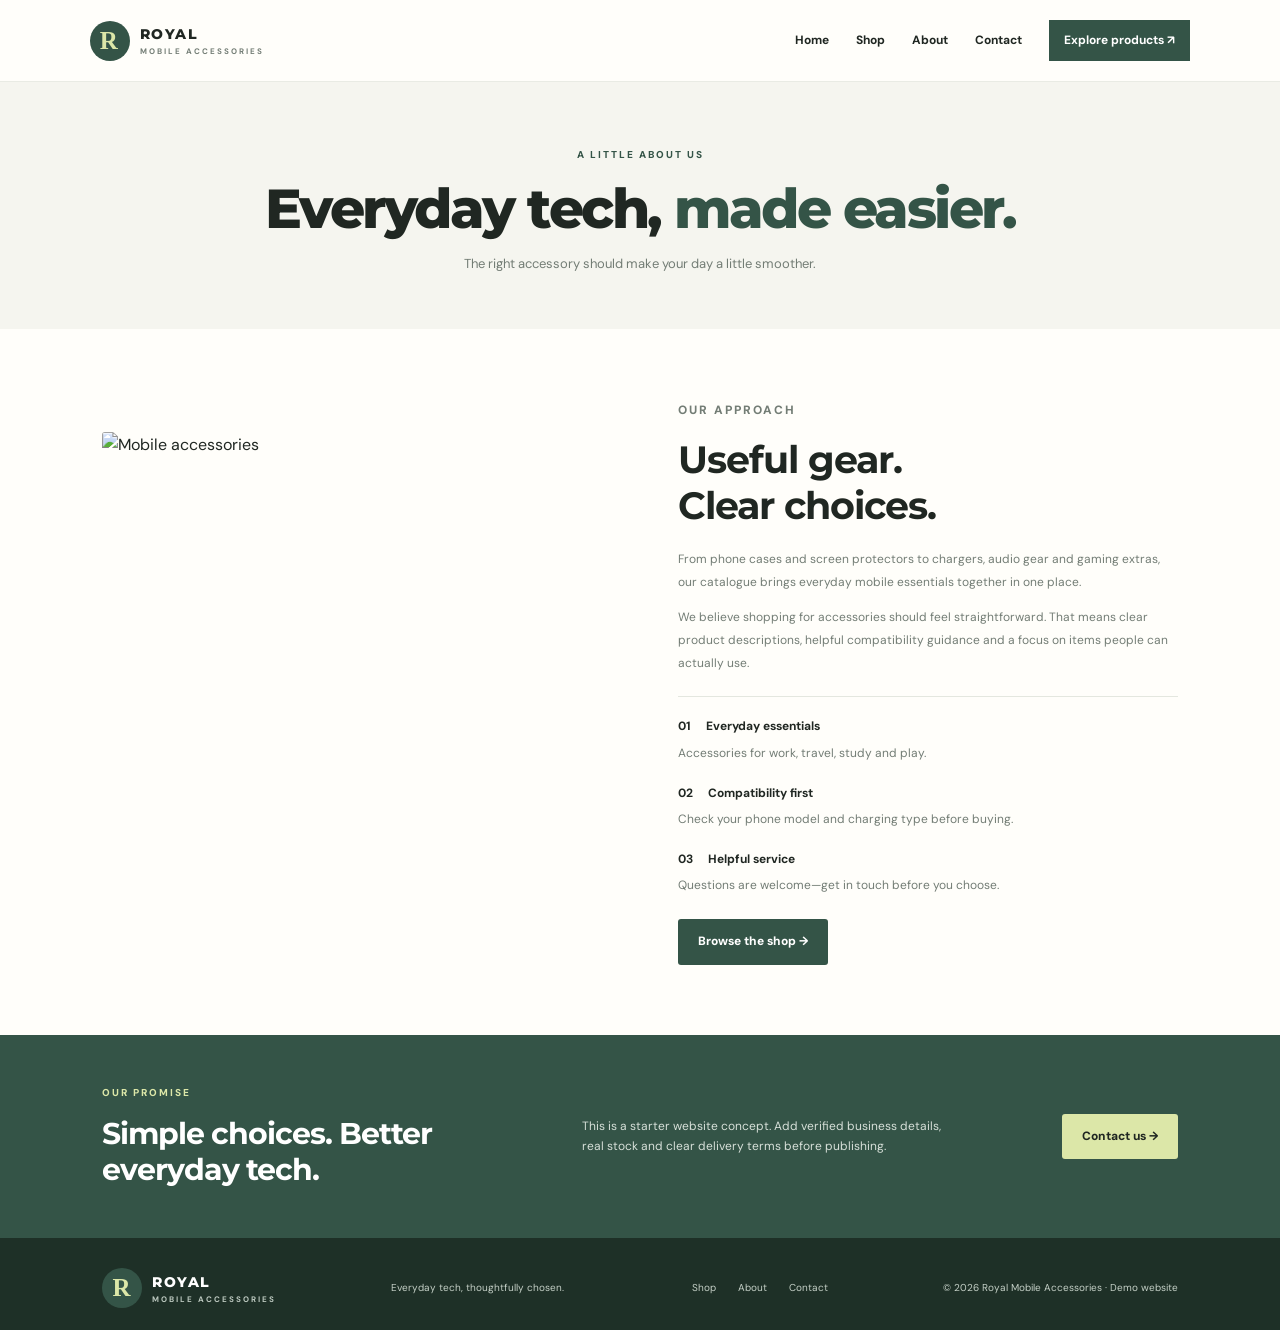
==== about.html @ cc87285d "Deploy via HTMLaunch" ====
<!doctype html><html lang="en"><head>
<!-- htmlaunch:enhanced:v2 -->
<link rel="icon" type="image/svg+xml" href="data:image/svg+xml;utf8,%3Csvg%20xmlns%3D%22http%3A%2F%2Fwww.w3.org%2F2000%2Fsvg%22%20width%3D%2264%22%20height%3D%2264%22%20viewBox%3D%220%200%2064%2064%22%3E%3Cdefs%3E%3ClinearGradient%20id%3D%22g%22%20x1%3D%220%22%20y1%3D%220%22%20x2%3D%221%22%20y2%3D%221%22%3E%3Cstop%20offset%3D%220%25%22%20stop-color%3D%22hsl(222%2C72%25%2C58%25)%22%2F%3E%3Cstop%20offset%3D%22100%25%22%20stop-color%3D%22hsl(252%2C72%25%2C44%25)%22%2F%3E%3C%2FlinearGradient%3E%3C%2Fdefs%3E%3Crect%20width%3D%2264%22%20height%3D%2264%22%20rx%3D%2214%22%20fill%3D%22url(%23g)%22%2F%3E%3Ctext%20x%3D%2232%22%20y%3D%2246%22%20text-anchor%3D%22middle%22%20font-family%3D%22ui-sans-serif%2Csystem-ui%2C-apple-system%2CSegoe%20UI%2Csans-serif%22%20font-size%3D%2238%22%20font-weight%3D%22800%22%20fill%3D%22%23ffffff%22%3EA%3C%2Ftext%3E%3C%2Fsvg%3E">
<meta name="theme-color" content="#147b50">
<meta name="description" content="About | Royal Mobile Accessories | deployed with HTMLaunch">
<link rel="canonical" href="https://muzzi-cloud.github.io/royal-mobile-accessories/">
<meta property="og:type" content="website">
<meta property="og:site_name" content="About | Royal Mobile Accessories">
<meta property="og:title" content="About | Royal Mobile Accessories">
<meta property="og:description" content="About | Royal Mobile Accessories | deployed with HTMLaunch">
<meta property="og:url" content="https://muzzi-cloud.github.io/royal-mobile-accessories/">
<meta property="og:locale" content="en_US">
<meta property="og:image" content="https://s.wordpress.com/mshots/v1/https%3A%2F%2Fmuzzi-cloud.github.io%2Froyal-mobile-accessories%2F?w=1200&h=630">
<meta property="og:image:alt" content="About | Royal Mobile Accessories">
<meta property="og:image:width" content="1200">
<meta property="og:image:height" content="630">
<meta name="twitter:card" content="summary_large_image">
<meta name="twitter:title" content="About | Royal Mobile Accessories">
<meta name="twitter:description" content="About | Royal Mobile Accessories | deployed with HTMLaunch">
<meta name="twitter:image" content="https://s.wordpress.com/mshots/v1/https%3A%2F%2Fmuzzi-cloud.github.io%2Froyal-mobile-accessories%2F?w=1200&h=630">
<meta name="twitter:image:alt" content="About | Royal Mobile Accessories">
<meta charset="UTF-8"><meta name="viewport" content="width=device-width, initial-scale=1"><link rel="preconnect" href="https://fonts.googleapis.com"><link href="https://fonts.googleapis.com/css2?family=DM+Sans:wght@400;500;600;700&family=Montserrat:wght@600;700;800&display=swap" rel="stylesheet"><link rel="stylesheet" href="style.css"><title>About | Royal Mobile Accessories</title></head><body><header class="header"><a class="brand" href="index.html"><span class="logo">R</span><span>ROYAL <small>MOBILE ACCESSORIES</small></span></a><button class="menu" aria-label="Toggle menu">☰</button><nav><a href="index.html">Home</a><a href="shop.html">Shop</a><a href="about.html">About</a><a href="contact.html">Contact</a><a class="navcta" href="shop.html">Explore products ↗</a></nav></header><main><section class="pagehero"><p class="eyebrow">A LITTLE ABOUT US</p><h1>Everyday tech, <em>made easier.</em></h1><p>The right accessory should make your day a little smoother.</p></section><section class="about wrap"><img src="https://images.unsplash.com/photo-1512499617640-c74ae3a79d37?auto=format&fit=crop&w=1000&q=85" alt="Mobile accessories"><div><p class="eyebrow">OUR APPROACH</p><h2>Useful gear.<br>Clear choices.</h2><p>From phone cases and screen protectors to chargers, audio gear and gaming extras, our catalogue brings everyday mobile essentials together in one place.</p><p>We believe shopping for accessories should feel straightforward. That means clear product descriptions, helpful compatibility guidance and a focus on items people can actually use.</p><div class="value"><b>01　 Everyday essentials</b><p>Accessories for work, travel, study and play.</p><b>02　 Compatibility first</b><p>Check your phone model and charging type before buying.</p><b>03　 Helpful service</b><p>Questions are welcome—get in touch before you choose.</p></div><a class="button" href="shop.html">Browse the shop →</a></div></section><section class="band"><div><p class="eyebrow">OUR PROMISE</p><h2>Simple choices. Better everyday tech.</h2></div><p>This is a starter website concept. Add verified business details, real stock and clear delivery terms before publishing.</p><a class="button light" href="contact.html">Contact us →</a></section></main><footer><a class="brand" href="index.html"><span class="logo">R</span><span>ROYAL <small>MOBILE ACCESSORIES</small></span></a><p>Everyday tech, thoughtfully chosen.</p><div><a href="shop.html">Shop</a>　<a href="about.html">About</a>　<a href="contact.html">Contact</a></div><small>© <span id="year"></span> Royal Mobile Accessories · Demo website</small></footer><script src="script.js"></script></body></html>
---- style.css ----
*{box-sizing:border-box} :root{--ink:#202722;--muted:#737d75;--cream:#f5f5ef;--green:#345447;--deep:#223a30;--lime:#dce7a8;--line:#e4e7df}body{margin:0;color:var(--ink);font-family:"DM Sans",Arial,sans-serif;line-height:1.65;background:#fffefa}a{color:inherit;text-decoration:none}img{width:100%;display:block;object-fit:cover}button,input,select,textarea{font:inherit}.header{height:82px;display:flex;align-items:center;justify-content:space-between;padding:0 7%;background:#fffefa;border-bottom:1px solid #e9ebe4;position:sticky;top:0;z-index:5}.brand{display:flex;align-items:center;gap:10px;font:800 14px Montserrat,sans-serif;letter-spacing:1.5px}.brand small{display:block;font:700 8px "DM Sans";letter-spacing:2px;color:var(--muted);margin-top:3px}.logo{display:grid;place-items:center;width:40px;height:40px;border-radius:50%;background:var(--green);color:var(--lime);font:800 25px Georgia}.header nav{display:flex;align-items:center;gap:27px;font-size:12px;font-weight:700}.header nav a:hover{color:var(--green)}.navcta{padding:11px 15px;background:var(--green);color:white!important}.menu{display:none}.hero{background:var(--cream);padding:65px 8%;display:grid;grid-template-columns:1fr 1fr;align-items:center;gap:7%;min-height:510px}.eyebrow{font-size:10px;letter-spacing:2px;font-weight:800;color:var(--green);margin:0 0 15px}.hero h1,.pagehero h1{font:800 clamp(42px,5vw,65px)/1.1 Montserrat,sans-serif;letter-spacing:-2.5px;margin:0 0 20px}.hero em,.pagehero em{font-style:normal;color:var(--green)}.lead{max-width:430px;color:var(--muted);font-size:14px;line-height:1.9;margin-bottom:27px}.button{display:inline-block;background:var(--green);color:white;padding:13px 20px;border:0;border-radius:3px;font-size:12px;font-weight:800;cursor:pointer}.button:hover{background:var(--deep)}.micro{font-size:11px;color:var(--muted);margin-top:27px}.hero-image{height:370px;background:url("https://images.unsplash.com/photo-1512499617640-c74ae3a79d37?auto=format&fit=crop&w=1200&q=85") center/cover;position:relative;border-radius:3px 70px 3px 3px}.float{position:absolute;bottom:20px;left:-25px;background:white;padding:17px 22px;box-shadow:0 8px 25px #0001;font-weight:700;font-size:12px}.wrap{padding:70px 8%}.section-head{display:flex;justify-content:space-between;align-items:end;margin-bottom:25px}.section-head h2,.band h2,.cta h2,.about h2,.contact h2{font:700 clamp(27px,3vw,38px)/1.2 Montserrat,sans-serif;letter-spacing:-1px;margin:0}.section-head>a{font-size:12px;color:var(--green);font-weight:700}.categories{display:grid;grid-template-columns:repeat(4,1fr);gap:17px}.categories a{background:var(--cream);padding-bottom:16px;transition:.2s}.categories a:hover{transform:translateY(-4px)}.categories img{height:165px;margin-bottom:13px}.categories b{font:700 12px Montserrat,sans-serif;padding:0 14px}.band{padding:50px 8%;background:var(--green);color:white;display:grid;grid-template-columns:1fr 1fr auto;gap:28px;align-items:center}.band .eyebrow{color:var(--lime)}.band h2{font-size:30px}.band>p{font-size:12px;color:#d7e0d9;max-width:370px}.light{background:var(--lime);color:var(--ink);white-space:nowrap}.products{display:grid;grid-template-columns:repeat(3,minmax(0,1fr));gap:16px}.product-card{border:1px solid var(--line);min-width:0;background:#fff;transition:.2s}.product-card:hover{transform:translateY(-3px);box-shadow:0 10px 25px #20372b10}.product-card img{height:180px;background:var(--cream)}.product-info{padding:15px}.tag{font-size:9px;letter-spacing:1.4px;color:#7d8d7e;font-weight:800}.product-info h3{font:700 13px/1.5 Montserrat,sans-serif;margin:6px 0}.product-info p{font-size:11px;color:var(--muted);margin:0 0 10px;min-height:35px}.product-info strong{font-size:11px;color:var(--green)}.cta{text-align:center;padding:58px 15px;background:var(--cream)}.cta h2{margin-bottom:12px}.cta>p:not(.eyebrow){font-size:12px;color:var(--muted);margin-bottom:22px}footer{padding:30px 8% 22px;background:#1e3027;color:white;display:flex;align-items:center;justify-content:space-between;gap:15px;flex-wrap:wrap}footer .brand{color:white}footer .brand small{color:#bdc9c0}footer p,footer>div,footer>small{font-size:10px;color:#c5d0c7}footer>div a{margin-left:12px}.pagehero{text-align:center;background:var(--cream);padding:65px 8% 55px}.pagehero h1{font-size:clamp(38px,4.5vw,55px);margin-bottom:14px}.pagehero>p:last-child{max-width:550px;margin:0 auto;color:var(--muted);font-size:13px}.shop{display:grid;grid-template-columns:190px minmax(0,1fr);gap:35px;align-items:start}.shop aside{position:sticky;top:105px}.shop aside h3{font:700 18px Montserrat;margin:0 0 12px}.filter{display:block;width:100%;text-align:left;padding:11px;border:0;border-bottom:1px solid var(--line);background:white;color:#606a62;font-size:11px;cursor:pointer}.filter.active,.filter:hover{background:#edf1e6;color:var(--green);font-weight:800}.note{margin-top:25px;background:var(--cream);padding:15px;font-size:11px}.note p{color:var(--muted)}.note a{color:var(--green);font-weight:800}.toolbar{display:flex;align-items:center;gap:9px;flex-wrap:wrap;margin-bottom:20px}.toolbar>div{margin-right:auto}.toolbar h2{font:700 22px Montserrat;margin:0}.toolbar small{font-size:10px;color:var(--muted)}.toolbar input,.toolbar select{width:150px;min-width:0;padding:10px;border:1px solid var(--line);background:white;font-size:11px}.shop .products{grid-template-columns:repeat(3,minmax(0,1fr));gap:13px}.shop .product-card img{height:140px}.shop .product-info{padding:12px}.shop .product-info h3{font-size:11px}.shop .product-info p{font-size:10px}.disclaimer{font-size:10px;color:var(--muted);margin-top:20px}.about{display:grid;grid-template-columns:1fr 1fr;gap:7%;align-items:center}.about>img{height:500px;border-radius:3px 60px 3px 3px}.about h2{margin-bottom:20px}.about p{font-size:12px;color:var(--muted);line-height:1.9}.value{border-top:1px solid var(--line);margin:22px 0;padding-top:15px}.value b{font-size:12px}.value p{margin:3px 0 14px}.contact{display:grid;grid-template-columns:.9fr 1.1fr;gap:8%;align-items:start}.contact h2{margin-bottom:15px}.contact>div>p:not(.eyebrow){font-size:12px;color:var(--muted)}.detail{padding:14px 0;border-bottom:1px solid var(--line);font-size:12px}.detail p{font-size:11px;color:var(--muted);margin:3px 0}.contact form{border:1px solid var(--line);padding:26px}.contact form h3{font:700 20px Montserrat;margin:0}.muted{font-size:11px;color:var(--muted)}label{display:block;font-size:11px;font-weight:700;margin-top:13px}label input,label select,label textarea{display:block;width:100%;padding:11px;margin-top:5px;border:1px solid var(--line);background:#fffefa;font-size:12px}#empty{padding:20px;background:var(--cream);font-size:12px} [hidden]{display:none!important}
@media(max-width:900px){.header{padding:0 4%}.header nav{gap:15px}.hero,.wrap{padding-left:6%;padding-right:6%}.categories img{height:140px}.band{padding-left:6%;padding-right:6%;grid-template-columns:1fr 1fr}.band .button{grid-column:2;justify-self:start}.shop .products{grid-template-columns:repeat(2,minmax(0,1fr))}}
@media(max-width:650px){.header{height:70px;padding:0 5%}.menu{display:block;border:0;background:none;font-size:24px;color:var(--green)}.header nav{display:none;position:absolute;top:69px;left:0;right:0;background:#fffefa;padding:15px 5% 22px;box-shadow:0 10px 20px #0001;flex-direction:column;align-items:stretch;gap:0}.header nav.open{display:flex}.header nav a{padding:12px 5px}.header nav .navcta{text-align:center;margin-top:6px}.hero{grid-template-columns:1fr;padding:45px 6%;gap:32px}.hero h1{font-size:44px}.hero-image{height:300px;width:95%;margin:auto}.float{left:-12px}.wrap{padding:48px 6%}.section-head{gap:12px;align-items:start}.section-head h2{font-size:27px}.section-head>a{white-space:nowrap;margin-top:8px}.categories{grid-template-columns:repeat(2,1fr);gap:12px}.categories img{height:140px}.band{grid-template-columns:1fr;padding:42px 6%;gap:12px}.band .button{grid-column:auto;justify-self:start}.products{grid-template-columns:repeat(2,minmax(0,1fr));gap:11px}.product-card img{height:145px}.product-info{padding:11px}.product-info h3{font-size:11px}.product-info p{font-size:10px}.pagehero{padding:48px 6%}.pagehero h1{font-size:38px;letter-spacing:-1.5px}.shop{grid-template-columns:1fr;gap:24px}.shop aside{position:static}.shop aside h3{margin-bottom:8px}.filter{display:inline-block;width:auto;border:1px solid var(--line);padding:8px;margin:3px;border-radius:2px}.note{display:none}.toolbar{align-items:flex-start}.toolbar input{flex:1;width:45%}.toolbar select{width:115px}.shop .products{grid-template-columns:repeat(2,minmax(0,1fr));gap:10px}.shop .product-card img{height:130px}.about,.contact{grid-template-columns:1fr;gap:30px}.about>img{height:300px}.contact form{padding:20px}footer{padding:28px 6%;align-items:flex-start;flex-direction:column;gap:12px}footer>div a{margin:0 12px 0 0}}
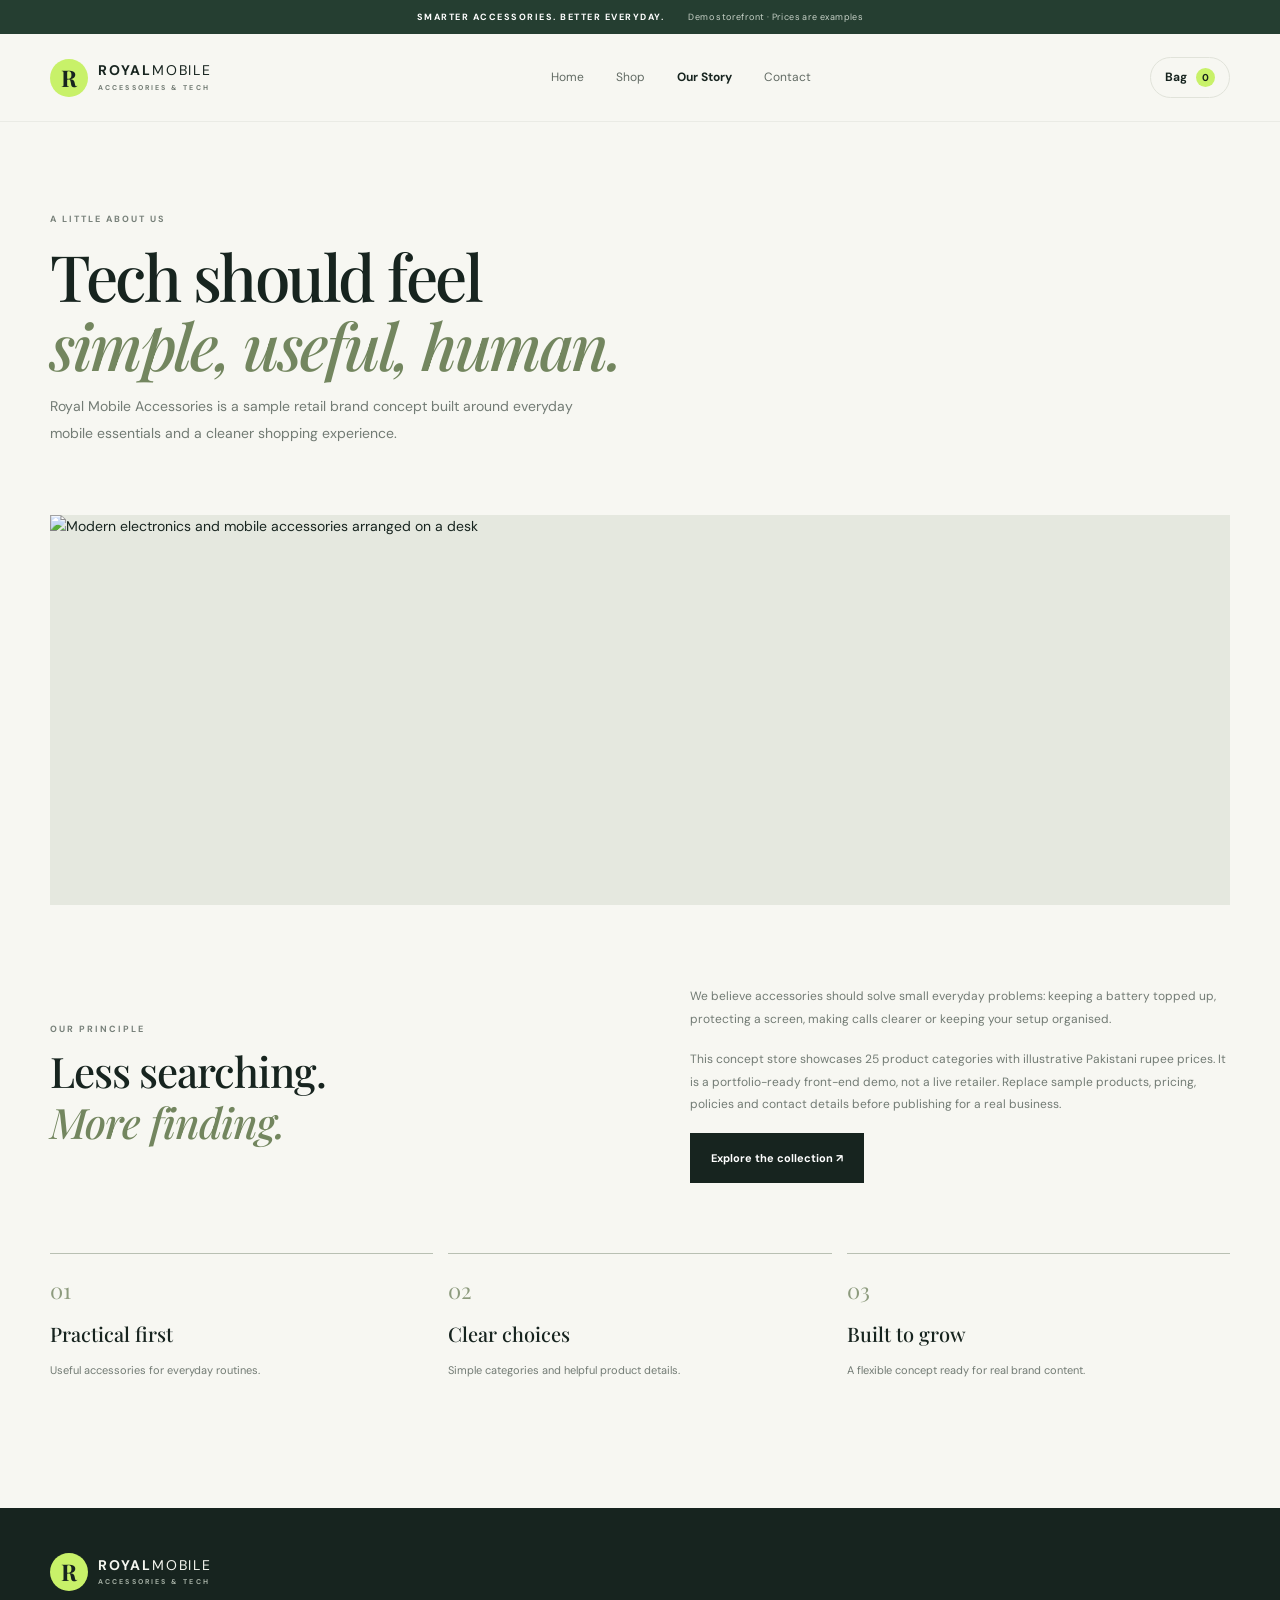
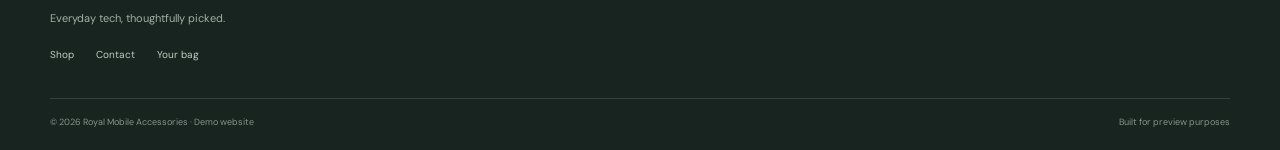
==== commit 8745d578: "Deploy via HTMLaunch" ====
--- a/about.html
+++ b/about.html
@@ -1,22 +1,22 @@
-<!doctype html><html lang="en"><head>
+<!DOCTYPE html><html lang="en"><head>
 <!-- htmlaunch:enhanced:v2 -->
-<link rel="icon" type="image/svg+xml" href="data:image/svg+xml;utf8,%3Csvg%20xmlns%3D%22http%3A%2F%2Fwww.w3.org%2F2000%2Fsvg%22%20width%3D%2264%22%20height%3D%2264%22%20viewBox%3D%220%200%2064%2064%22%3E%3Cdefs%3E%3ClinearGradient%20id%3D%22g%22%20x1%3D%220%22%20y1%3D%220%22%20x2%3D%221%22%20y2%3D%221%22%3E%3Cstop%20offset%3D%220%25%22%20stop-color%3D%22hsl(222%2C72%25%2C58%25)%22%2F%3E%3Cstop%20offset%3D%22100%25%22%20stop-color%3D%22hsl(252%2C72%25%2C44%25)%22%2F%3E%3C%2FlinearGradient%3E%3C%2Fdefs%3E%3Crect%20width%3D%2264%22%20height%3D%2264%22%20rx%3D%2214%22%20fill%3D%22url(%23g)%22%2F%3E%3Ctext%20x%3D%2232%22%20y%3D%2246%22%20text-anchor%3D%22middle%22%20font-family%3D%22ui-sans-serif%2Csystem-ui%2C-apple-system%2CSegoe%20UI%2Csans-serif%22%20font-size%3D%2238%22%20font-weight%3D%22800%22%20fill%3D%22%23ffffff%22%3EA%3C%2Ftext%3E%3C%2Fsvg%3E">
+<link rel="icon" type="image/svg+xml" href="data:image/svg+xml;utf8,%3Csvg%20xmlns%3D%22http%3A%2F%2Fwww.w3.org%2F2000%2Fsvg%22%20width%3D%2264%22%20height%3D%2264%22%20viewBox%3D%220%200%2064%2064%22%3E%3Cdefs%3E%3ClinearGradient%20id%3D%22g%22%20x1%3D%220%22%20y1%3D%220%22%20x2%3D%221%22%20y2%3D%221%22%3E%3Cstop%20offset%3D%220%25%22%20stop-color%3D%22hsl(270%2C72%25%2C58%25)%22%2F%3E%3Cstop%20offset%3D%22100%25%22%20stop-color%3D%22hsl(300%2C72%25%2C44%25)%22%2F%3E%3C%2FlinearGradient%3E%3C%2Fdefs%3E%3Crect%20width%3D%2264%22%20height%3D%2264%22%20rx%3D%2214%22%20fill%3D%22url(%23g)%22%2F%3E%3Ctext%20x%3D%2232%22%20y%3D%2246%22%20text-anchor%3D%22middle%22%20font-family%3D%22ui-sans-serif%2Csystem-ui%2C-apple-system%2CSegoe%20UI%2Csans-serif%22%20font-size%3D%2238%22%20font-weight%3D%22800%22%20fill%3D%22%23ffffff%22%3ES%3C%2Ftext%3E%3C%2Fsvg%3E">
 <meta name="theme-color" content="#147b50">
-<meta name="description" content="About | Royal Mobile Accessories | deployed with HTMLaunch">
+<meta name="description" content="Our Story | Royal Mobile Accessories | deployed with HTMLaunch">
 <link rel="canonical" href="https://muzzi-cloud.github.io/royal-mobile-accessories/">
 <meta property="og:type" content="website">
-<meta property="og:site_name" content="About | Royal Mobile Accessories">
-<meta property="og:title" content="About | Royal Mobile Accessories">
-<meta property="og:description" content="About | Royal Mobile Accessories | deployed with HTMLaunch">
+<meta property="og:site_name" content="Our Story | Royal Mobile Accessories">
+<meta property="og:title" content="Our Story | Royal Mobile Accessories">
+<meta property="og:description" content="Our Story | Royal Mobile Accessories | deployed with HTMLaunch">
 <meta property="og:url" content="https://muzzi-cloud.github.io/royal-mobile-accessories/">
 <meta property="og:locale" content="en_US">
 <meta property="og:image" content="https://s.wordpress.com/mshots/v1/https%3A%2F%2Fmuzzi-cloud.github.io%2Froyal-mobile-accessories%2F?w=1200&h=630">
-<meta property="og:image:alt" content="About | Royal Mobile Accessories">
+<meta property="og:image:alt" content="Our Story | Royal Mobile Accessories">
 <meta property="og:image:width" content="1200">
 <meta property="og:image:height" content="630">
 <meta name="twitter:card" content="summary_large_image">
-<meta name="twitter:title" content="About | Royal Mobile Accessories">
-<meta name="twitter:description" content="About | Royal Mobile Accessories | deployed with HTMLaunch">
+<meta name="twitter:title" content="Our Story | Royal Mobile Accessories">
+<meta name="twitter:description" content="Our Story | Royal Mobile Accessories | deployed with HTMLaunch">
 <meta name="twitter:image" content="https://s.wordpress.com/mshots/v1/https%3A%2F%2Fmuzzi-cloud.github.io%2Froyal-mobile-accessories%2F?w=1200&h=630">
-<meta name="twitter:image:alt" content="About | Royal Mobile Accessories">
-<meta charset="UTF-8"><meta name="viewport" content="width=device-width, initial-scale=1"><link rel="preconnect" href="https://fonts.googleapis.com"><link href="https://fonts.googleapis.com/css2?family=DM+Sans:wght@400;500;600;700&family=Montserrat:wght@600;700;800&display=swap" rel="stylesheet"><link rel="stylesheet" href="style.css"><title>About | Royal Mobile Accessories</title></head><body><header class="header"><a class="brand" href="index.html"><span class="logo">R</span><span>ROYAL <small>MOBILE ACCESSORIES</small></span></a><button class="menu" aria-label="Toggle menu">☰</button><nav><a href="index.html">Home</a><a href="shop.html">Shop</a><a href="about.html">About</a><a href="contact.html">Contact</a><a class="navcta" href="shop.html">Explore products ↗</a></nav></header><main><section class="pagehero"><p class="eyebrow">A LITTLE ABOUT US</p><h1>Everyday tech, <em>made easier.</em></h1><p>The right accessory should make your day a little smoother.</p></section><section class="about wrap"><img src="https://images.unsplash.com/photo-1512499617640-c74ae3a79d37?auto=format&fit=crop&w=1000&q=85" alt="Mobile accessories"><div><p class="eyebrow">OUR APPROACH</p><h2>Useful gear.<br>Clear choices.</h2><p>From phone cases and screen protectors to chargers, audio gear and gaming extras, our catalogue brings everyday mobile essentials together in one place.</p><p>We believe shopping for accessories should feel straightforward. That means clear product descriptions, helpful compatibility guidance and a focus on items people can actually use.</p><div class="value"><b>01　 Everyday essentials</b><p>Accessories for work, travel, study and play.</p><b>02　 Compatibility first</b><p>Check your phone model and charging type before buying.</p><b>03　 Helpful service</b><p>Questions are welcome—get in touch before you choose.</p></div><a class="button" href="shop.html">Browse the shop →</a></div></section><section class="band"><div><p class="eyebrow">OUR PROMISE</p><h2>Simple choices. Better everyday tech.</h2></div><p>This is a starter website concept. Add verified business details, real stock and clear delivery terms before publishing.</p><a class="button light" href="contact.html">Contact us →</a></section></main><footer><a class="brand" href="index.html"><span class="logo">R</span><span>ROYAL <small>MOBILE ACCESSORIES</small></span></a><p>Everyday tech, thoughtfully chosen.</p><div><a href="shop.html">Shop</a>　<a href="about.html">About</a>　<a href="contact.html">Contact</a></div><small>© <span id="year"></span> Royal Mobile Accessories · Demo website</small></footer><script src="script.js"></script></body></html>+<meta name="twitter:image:alt" content="Our Story | Royal Mobile Accessories">
+<meta charset="UTF-8"><meta name="viewport" content="width=device-width, initial-scale=1.0"><title>Our Story | Royal Mobile Accessories</title><link rel="stylesheet" href="style.css"></head><body><div class="announcement">SMARTER ACCESSORIES. BETTER EVERYDAY. <span>Demo storefront · Prices are examples</span></div><header class="site-header"><a class="brand" href="index.html"><span class="brand-mark">R</span><span>ROYAL<span class="brand-light">MOBILE</span><small>ACCESSORIES & TECH</small></span></a><button class="menu-toggle" aria-label="Open menu" onclick="document.querySelector('.nav').classList.toggle('open')">☰</button><nav class="nav"><a href="index.html">Home</a><a href="shop.html">Shop</a><a class="active" href="about.html">Our Story</a><a href="contact.html">Contact</a></nav><a class="cart-link" href="cart.html">Bag <span class="cart-count">0</span></a></header><main><section class="page-hero about-hero container"><span class="eyebrow">A LITTLE ABOUT US</span><h1>Tech should feel<br><em>simple, useful, human.</em></h1><p>Royal Mobile Accessories is a sample retail brand concept built around everyday mobile essentials and a cleaner shopping experience.</p></section><section class="about-image container"><img src="https://images.unsplash.com/photo-1512499617640-c74ae3a79d37?auto=format&fit=crop&w=1600&q=85" alt="Modern electronics and mobile accessories arranged on a desk"></section><section class="manifesto container about-manifesto"><div><span class="eyebrow">OUR PRINCIPLE</span><h2>Less searching.<br><em>More finding.</em></h2></div><div><p>We believe accessories should solve small everyday problems: keeping a battery topped up, protecting a screen, making calls clearer or keeping your setup organised.</p><p>This concept store showcases 25 product categories with illustrative Pakistani rupee prices. It is a portfolio-ready front-end demo, not a live retailer. Replace sample products, pricing, policies and contact details before publishing for a real business.</p><a class="btn btn-dark" href="shop.html">Explore the collection ↗</a></div></section><section class="values-grid container"><div><span>01</span><h3>Practical first</h3><p>Useful accessories for everyday routines.</p></div><div><span>02</span><h3>Clear choices</h3><p>Simple categories and helpful product details.</p></div><div><span>03</span><h3>Built to grow</h3><p>A flexible concept ready for real brand content.</p></div></section></main><footer class="footer"><a class="brand brand-footer" href="index.html"><span class="brand-mark">R</span><span>ROYAL<span class="brand-light">MOBILE</span><small>ACCESSORIES & TECH</small></span></a><p>Everyday tech, thoughtfully picked.</p><div class="footer-links"><a href="shop.html">Shop</a><a href="contact.html">Contact</a><a href="cart.html">Your bag</a></div><div class="footer-bottom"><span>© 2026 Royal Mobile Accessories · Demo website</span><span>Built for preview purposes</span></div></footer><script src="products.js"></script><script src="app.js"></script></body></html>
--- a/style.css
+++ b/style.css
@@ -1,3 +1,14 @@
-*{box-sizing:border-box} :root{--ink:#202722;--muted:#737d75;--cream:#f5f5ef;--green:#345447;--deep:#223a30;--lime:#dce7a8;--line:#e4e7df}body{margin:0;color:var(--ink);font-family:"DM Sans",Arial,sans-serif;line-height:1.65;background:#fffefa}a{color:inherit;text-decoration:none}img{width:100%;display:block;object-fit:cover}button,input,select,textarea{font:inherit}.header{height:82px;display:flex;align-items:center;justify-content:space-between;padding:0 7%;background:#fffefa;border-bottom:1px solid #e9ebe4;position:sticky;top:0;z-index:5}.brand{display:flex;align-items:center;gap:10px;font:800 14px Montserrat,sans-serif;letter-spacing:1.5px}.brand small{display:block;font:700 8px "DM Sans";letter-spacing:2px;color:var(--muted);margin-top:3px}.logo{display:grid;place-items:center;width:40px;height:40px;border-radius:50%;background:var(--green);color:var(--lime);font:800 25px Georgia}.header nav{display:flex;align-items:center;gap:27px;font-size:12px;font-weight:700}.header nav a:hover{color:var(--green)}.navcta{padding:11px 15px;background:var(--green);color:white!important}.menu{display:none}.hero{background:var(--cream);padding:65px 8%;display:grid;grid-template-columns:1fr 1fr;align-items:center;gap:7%;min-height:510px}.eyebrow{font-size:10px;letter-spacing:2px;font-weight:800;color:var(--green);margin:0 0 15px}.hero h1,.pagehero h1{font:800 clamp(42px,5vw,65px)/1.1 Montserrat,sans-serif;letter-spacing:-2.5px;margin:0 0 20px}.hero em,.pagehero em{font-style:normal;color:var(--green)}.lead{max-width:430px;color:var(--muted);font-size:14px;line-height:1.9;margin-bottom:27px}.button{display:inline-block;background:var(--green);color:white;padding:13px 20px;border:0;border-radius:3px;font-size:12px;font-weight:800;cursor:pointer}.button:hover{background:var(--deep)}.micro{font-size:11px;color:var(--muted);margin-top:27px}.hero-image{height:370px;background:url("https://images.unsplash.com/photo-1512499617640-c74ae3a79d37?auto=format&fit=crop&w=1200&q=85") center/cover;position:relative;border-radius:3px 70px 3px 3px}.float{position:absolute;bottom:20px;left:-25px;background:white;padding:17px 22px;box-shadow:0 8px 25px #0001;font-weight:700;font-size:12px}.wrap{padding:70px 8%}.section-head{display:flex;justify-content:space-between;align-items:end;margin-bottom:25px}.section-head h2,.band h2,.cta h2,.about h2,.contact h2{font:700 clamp(27px,3vw,38px)/1.2 Montserrat,sans-serif;letter-spacing:-1px;margin:0}.section-head>a{font-size:12px;color:var(--green);font-weight:700}.categories{display:grid;grid-template-columns:repeat(4,1fr);gap:17px}.categories a{background:var(--cream);padding-bottom:16px;transition:.2s}.categories a:hover{transform:translateY(-4px)}.categories img{height:165px;margin-bottom:13px}.categories b{font:700 12px Montserrat,sans-serif;padding:0 14px}.band{padding:50px 8%;background:var(--green);color:white;display:grid;grid-template-columns:1fr 1fr auto;gap:28px;align-items:center}.band .eyebrow{color:var(--lime)}.band h2{font-size:30px}.band>p{font-size:12px;color:#d7e0d9;max-width:370px}.light{background:var(--lime);color:var(--ink);white-space:nowrap}.products{display:grid;grid-template-columns:repeat(3,minmax(0,1fr));gap:16px}.product-card{border:1px solid var(--line);min-width:0;background:#fff;transition:.2s}.product-card:hover{transform:translateY(-3px);box-shadow:0 10px 25px #20372b10}.product-card img{height:180px;background:var(--cream)}.product-info{padding:15px}.tag{font-size:9px;letter-spacing:1.4px;color:#7d8d7e;font-weight:800}.product-info h3{font:700 13px/1.5 Montserrat,sans-serif;margin:6px 0}.product-info p{font-size:11px;color:var(--muted);margin:0 0 10px;min-height:35px}.product-info strong{font-size:11px;color:var(--green)}.cta{text-align:center;padding:58px 15px;background:var(--cream)}.cta h2{margin-bottom:12px}.cta>p:not(.eyebrow){font-size:12px;color:var(--muted);margin-bottom:22px}footer{padding:30px 8% 22px;background:#1e3027;color:white;display:flex;align-items:center;justify-content:space-between;gap:15px;flex-wrap:wrap}footer .brand{color:white}footer .brand small{color:#bdc9c0}footer p,footer>div,footer>small{font-size:10px;color:#c5d0c7}footer>div a{margin-left:12px}.pagehero{text-align:center;background:var(--cream);padding:65px 8% 55px}.pagehero h1{font-size:clamp(38px,4.5vw,55px);margin-bottom:14px}.pagehero>p:last-child{max-width:550px;margin:0 auto;color:var(--muted);font-size:13px}.shop{display:grid;grid-template-columns:190px minmax(0,1fr);gap:35px;align-items:start}.shop aside{position:sticky;top:105px}.shop aside h3{font:700 18px Montserrat;margin:0 0 12px}.filter{display:block;width:100%;text-align:left;padding:11px;border:0;border-bottom:1px solid var(--line);background:white;color:#606a62;font-size:11px;cursor:pointer}.filter.active,.filter:hover{background:#edf1e6;color:var(--green);font-weight:800}.note{margin-top:25px;background:var(--cream);padding:15px;font-size:11px}.note p{color:var(--muted)}.note a{color:var(--green);font-weight:800}.toolbar{display:flex;align-items:center;gap:9px;flex-wrap:wrap;margin-bottom:20px}.toolbar>div{margin-right:auto}.toolbar h2{font:700 22px Montserrat;margin:0}.toolbar small{font-size:10px;color:var(--muted)}.toolbar input,.toolbar select{width:150px;min-width:0;padding:10px;border:1px solid var(--line);background:white;font-size:11px}.shop .products{grid-template-columns:repeat(3,minmax(0,1fr));gap:13px}.shop .product-card img{height:140px}.shop .product-info{padding:12px}.shop .product-info h3{font-size:11px}.shop .product-info p{font-size:10px}.disclaimer{font-size:10px;color:var(--muted);margin-top:20px}.about{display:grid;grid-template-columns:1fr 1fr;gap:7%;align-items:center}.about>img{height:500px;border-radius:3px 60px 3px 3px}.about h2{margin-bottom:20px}.about p{font-size:12px;color:var(--muted);line-height:1.9}.value{border-top:1px solid var(--line);margin:22px 0;padding-top:15px}.value b{font-size:12px}.value p{margin:3px 0 14px}.contact{display:grid;grid-template-columns:.9fr 1.1fr;gap:8%;align-items:start}.contact h2{margin-bottom:15px}.contact>div>p:not(.eyebrow){font-size:12px;color:var(--muted)}.detail{padding:14px 0;border-bottom:1px solid var(--line);font-size:12px}.detail p{font-size:11px;color:var(--muted);margin:3px 0}.contact form{border:1px solid var(--line);padding:26px}.contact form h3{font:700 20px Montserrat;margin:0}.muted{font-size:11px;color:var(--muted)}label{display:block;font-size:11px;font-weight:700;margin-top:13px}label input,label select,label textarea{display:block;width:100%;padding:11px;margin-top:5px;border:1px solid var(--line);background:#fffefa;font-size:12px}#empty{padding:20px;background:var(--cream);font-size:12px} [hidden]{display:none!important}
-@media(max-width:900px){.header{padding:0 4%}.header nav{gap:15px}.hero,.wrap{padding-left:6%;padding-right:6%}.categories img{height:140px}.band{padding-left:6%;padding-right:6%;grid-template-columns:1fr 1fr}.band .button{grid-column:2;justify-self:start}.shop .products{grid-template-columns:repeat(2,minmax(0,1fr))}}
-@media(max-width:650px){.header{height:70px;padding:0 5%}.menu{display:block;border:0;background:none;font-size:24px;color:var(--green)}.header nav{display:none;position:absolute;top:69px;left:0;right:0;background:#fffefa;padding:15px 5% 22px;box-shadow:0 10px 20px #0001;flex-direction:column;align-items:stretch;gap:0}.header nav.open{display:flex}.header nav a{padding:12px 5px}.header nav .navcta{text-align:center;margin-top:6px}.hero{grid-template-columns:1fr;padding:45px 6%;gap:32px}.hero h1{font-size:44px}.hero-image{height:300px;width:95%;margin:auto}.float{left:-12px}.wrap{padding:48px 6%}.section-head{gap:12px;align-items:start}.section-head h2{font-size:27px}.section-head>a{white-space:nowrap;margin-top:8px}.categories{grid-template-columns:repeat(2,1fr);gap:12px}.categories img{height:140px}.band{grid-template-columns:1fr;padding:42px 6%;gap:12px}.band .button{grid-column:auto;justify-self:start}.products{grid-template-columns:repeat(2,minmax(0,1fr));gap:11px}.product-card img{height:145px}.product-info{padding:11px}.product-info h3{font-size:11px}.product-info p{font-size:10px}.pagehero{padding:48px 6%}.pagehero h1{font-size:38px;letter-spacing:-1.5px}.shop{grid-template-columns:1fr;gap:24px}.shop aside{position:static}.shop aside h3{margin-bottom:8px}.filter{display:inline-block;width:auto;border:1px solid var(--line);padding:8px;margin:3px;border-radius:2px}.note{display:none}.toolbar{align-items:flex-start}.toolbar input{flex:1;width:45%}.toolbar select{width:115px}.shop .products{grid-template-columns:repeat(2,minmax(0,1fr));gap:10px}.shop .product-card img{height:130px}.about,.contact{grid-template-columns:1fr;gap:30px}.about>img{height:300px}.contact form{padding:20px}footer{padding:28px 6%;align-items:flex-start;flex-direction:column;gap:12px}footer>div a{margin:0 12px 0 0}}
+@import url('https://fonts.googleapis.com/css2?family=DM+Sans:wght@400;500;600;700&family=Playfair+Display:ital,wght@0,500;0,600;0,700;1,500;1,600&display=swap');
+:root{--ink:#17241f;--muted:#727b74;--paper:#f7f7f2;--cream:#efefe6;--green:#c8f169;--green-dark:#253e31;--line:#e1e3da;--white:#fff;--serif:'Playfair Display',Georgia,serif;--sans:'DM Sans',Arial,sans-serif;--shadow:0 18px 45px rgba(22,37,29,.08)}
+*{box-sizing:border-box}html{scroll-behavior:smooth}body{margin:0;background:var(--paper);color:var(--ink);font-family:var(--sans);font-size:14px;line-height:1.65}a{color:inherit;text-decoration:none}button,input,select,textarea{font:inherit}button,a,select{ -webkit-tap-highlight-color:transparent}button{cursor:pointer}.container{width:min(1180px,calc(100% - 56px));margin-inline:auto}.announcement{height:34px;background:var(--green-dark);color:#fff;display:flex;align-items:center;justify-content:center;gap:24px;font-size:9px;letter-spacing:1.5px;font-weight:700}.announcement span{color:#c8d2c8;font-weight:400;letter-spacing:.4px}.site-header{height:88px;padding:0 max(28px,calc((100% - 1180px)/2));display:flex;align-items:center;justify-content:space-between;gap:30px;background:var(--paper);border-bottom:1px solid rgba(23,36,31,.06);position:relative;z-index:5}.brand{display:flex;align-items:center;gap:10px;font-weight:700;font-size:14px;letter-spacing:1.8px;line-height:1.1;white-space:nowrap}.brand-mark{display:grid;place-items:center;width:38px;height:38px;border-radius:50%;background:var(--green);font-family:var(--serif);font-size:23px;letter-spacing:0}.brand-light{font-weight:400}.brand small{display:block;font-size:7px;letter-spacing:2.1px;color:var(--muted);margin-top:5px}.nav{display:flex;align-items:center;gap:32px}.nav a{font-size:12px;color:#626b64;transition:color .2s}.nav a:hover,.nav a.active{color:var(--ink);font-weight:700}.cart-link{font-size:12px;font-weight:700;border:1px solid var(--line);padding:10px 14px;border-radius:30px;white-space:nowrap}.cart-count{display:inline-grid;place-items:center;min-width:19px;height:19px;margin-left:6px;border-radius:50%;background:var(--green);font-size:10px}.menu-toggle{display:none;background:none;border:0;font-size:24px}
+.hero{min-height:550px;display:grid;grid-template-columns:1fr 1fr;align-items:center;overflow:hidden}.hero-copy{padding:70px 0 70px max(28px,calc((100vw - 1180px)/2));padding-right:35px}.eyebrow{font-size:9px;letter-spacing:2px;font-weight:700;color:#778079;display:block}.hero h1,.page-hero h1{font-family:var(--serif);font-weight:500;font-size:clamp(46px,5.5vw,76px);letter-spacing:-2.5px;line-height:1.08;margin:20px 0}.hero h1 em,.page-hero h1 em,.section-heading h2 em,.manifesto h2 em{color:#73865f;font-weight:500}.hero-copy>p,.page-hero>p{font-size:14px;color:var(--muted);max-width:400px;line-height:1.9}.hero-actions{display:flex;align-items:center;gap:25px;margin-top:30px}.btn{display:inline-flex;align-items:center;justify-content:center;gap:22px;border:1px solid transparent;padding:15px 20px;font-size:11px;font-weight:700;transition:transform .2s,background .2s;cursor:pointer}.btn:hover{transform:translateY(-2px)}.btn-dark{background:var(--ink);color:white}.btn-dark:hover{background:#30473a}.btn-dark span{font-size:17px}.btn-outline{border-color:#cdd2c7;background:transparent}.text-link{font-size:11px;font-weight:700;border-bottom:1px solid #aab0a5;padding-bottom:4px}.hero-note{display:flex;align-items:center;gap:8px;font-size:10px;color:var(--muted);margin-top:38px}.status-dot{width:7px;height:7px;background:#83a747;border-radius:50%}.hero-art{position:relative;min-height:550px;height:100%;background:#e9ebdf;display:grid;place-items:center;overflow:hidden}.hero-orbit{position:absolute;border:1px solid rgba(55,76,58,.17);border-radius:50%;width:430px;height:430px}.orbit-two{width:320px;height:320px}.hero-product{width:72%;height:68%;position:relative;z-index:1;transform:rotate(-5deg);box-shadow:25px 30px 0 rgba(38,57,43,.08);overflow:hidden;background:#d6d9ca}.hero-product img{width:100%;height:100%;object-fit:cover;filter:saturate(.8)}.hero-chip{position:absolute;z-index:2;font-size:8px;letter-spacing:1.4px;background:var(--paper);padding:9px 12px}.chip-a{top:18%;left:8%}.chip-b{bottom:17%;right:8%}.hero-sticker{position:absolute;right:8%;top:15%;z-index:2;background:var(--green);border-radius:50%;width:92px;height:92px;display:grid;place-content:center;text-align:center;font-size:9px;line-height:1.3;letter-spacing:1px;transform:rotate(10deg)}.hero-sticker b{font-size:7px;margin-top:5px}
+.trust-strip{display:grid;grid-template-columns:repeat(4,1fr);padding:25px max(28px,calc((100% - 1180px)/2));border-block:1px solid var(--line);gap:18px}.trust-strip div{display:flex;align-items:center;gap:12px}.trust-strip strong{font-family:var(--serif);font-size:24px;color:#9ba58d;font-weight:500}.trust-strip span{font-size:10px;color:#606a62}.section{padding-top:95px;padding-bottom:90px}.section-heading{display:flex;justify-content:space-between;align-items:end;margin-bottom:32px}.section-heading h2,.manifesto h2{font-family:var(--serif);font-size:42px;line-height:1.2;letter-spacing:-1px;font-weight:500;margin:10px 0 0}.category-grid{display:grid;grid-template-columns:repeat(3,1fr);gap:16px}.category-card{min-height:300px;padding:25px;position:relative;overflow:hidden;transition:transform .25s}.category-card:hover{transform:translateY(-4px)}.category-power{background:#dbe7c9}.category-sound{background:#e7e0d8}.category-protect{background:#e1e5e0}.category-number{font-size:8px;letter-spacing:1.6px;font-weight:700}.category-symbol{font-family:var(--serif);font-size:90px;position:absolute;right:25px;top:30px;color:rgba(31,51,38,.17)}.category-card h3{font-family:var(--serif);font-size:28px;font-weight:500;margin:95px 0 3px}.category-card p{font-size:11px;color:#677068}.round-arrow{position:absolute;right:22px;bottom:22px;width:35px;height:35px;display:grid;place-items:center;border:1px solid rgba(30,48,35,.3);border-radius:50%;font-size:16px}.featured-section{background:#eff0e9}.product-grid{display:grid;grid-template-columns:repeat(4,minmax(0,1fr));gap:18px}.product-card{min-width:0;background:#fff;border:1px solid rgba(24,38,29,.06);transition:box-shadow .25s,transform .25s}.product-card:hover{box-shadow:var(--shadow);transform:translateY(-3px)}.product-image{display:block;position:relative;aspect-ratio:1/1.05;background:#eceee7;overflow:hidden}.product-image img{width:100%;height:100%;object-fit:cover;transition:transform .5s;display:block}.product-card:hover .product-image img{transform:scale(1.04)}.product-tag{position:absolute;top:12px;left:12px;background:var(--green);padding:5px 7px;font-size:7px;font-weight:700;letter-spacing:1px}.quick-view{position:absolute;bottom:10px;left:10px;right:10px;background:rgba(255,255,255,.92);padding:8px;text-align:center;font-size:8px;letter-spacing:1px;opacity:0;transform:translateY(5px);transition:.2s}.product-card:hover .quick-view{opacity:1;transform:translateY(0)}.product-info{padding:15px 15px 13px}.product-meta{display:flex;justify-content:space-between;font-size:8px;color:#858d85;letter-spacing:.6px;text-transform:uppercase}.product-info h3{font-size:13px;margin:9px 0 5px;line-height:1.4}.product-desc{font-size:10px;color:#7c857d;line-height:1.6;min-height:32px;margin:0}.product-bottom{display:flex;align-items:center;justify-content:space-between;margin-top:13px;border-top:1px solid #eff0eb;padding-top:11px}.product-bottom strong{font-size:12px}.product-bottom small{font-size:9px;color:#858d85;font-weight:400}.add-btn{border:0;background:var(--green);width:30px;height:30px;font-size:22px;line-height:1;border-radius:50%;transition:transform .2s}.add-btn:hover{transform:rotate(90deg)}
+.manifesto{display:grid;grid-template-columns:1fr 1fr;gap:90px;align-items:center;padding-top:100px;padding-bottom:100px}.manifesto-art{height:330px;background:#e5e9dd;display:grid;place-items:center;position:relative}.manifesto-circle{width:205px;height:205px;border:1px solid #87977b;border-radius:50%;display:grid;place-items:center;font-family:var(--serif);font-size:100px;color:#344a38;position:relative}.manifesto-circle span{font-family:var(--sans);font-size:12px;position:absolute;right:38px;top:38px}.manifesto-caption{position:absolute;bottom:22px;left:22px;font-size:8px;letter-spacing:1.8px}.manifesto-copy p{color:var(--muted);font-size:12px;line-height:1.9;max-width:410px;margin:22px 0}.manifesto-copy .btn{margin-top:8px}.newsletter{background:var(--green);padding:48px max(28px,calc((100% - 1180px)/2));display:grid;grid-template-columns:1fr 1fr;align-items:center;gap:20px;position:relative}.newsletter h2{font-family:var(--serif);font-weight:500;font-size:30px;margin:8px 0}.newsletter p{margin:0;font-size:11px;color:#4e5d46}.newsletter form{display:flex;gap:8px}.newsletter input{min-width:0;flex:1;background:rgba(255,255,255,.6);border:1px solid rgba(35,54,38,.15);padding:14px;font-size:11px;outline:none}.newsletter small{position:absolute;bottom:13px;right:max(28px,calc((100% - 1180px)/2));font-size:8px;color:#526248}.footer{padding:45px max(28px,calc((100% - 1180px)/2)) 20px;background:#17241f;color:#f5f6ef}.brand-footer .brand-mark{color:var(--ink)}.brand-footer small{color:#a4afa4}.footer>p{color:#a4afa4;font-size:11px;margin:18px 0}.footer-links{display:flex;gap:22px;margin:20px 0 35px}.footer-links a{font-size:10px;color:#c4ccc3}.footer-bottom{border-top:1px solid #354239;padding-top:16px;display:flex;justify-content:space-between;font-size:9px;color:#87958a}
+.page-hero{padding-top:78px;padding-bottom:55px}.page-hero h1{font-size:clamp(44px,5vw,66px);margin:14px 0}.page-hero>p{max-width:550px}.shop-layout{display:grid;grid-template-columns:200px 1fr;gap:35px;padding-bottom:100px}.shop-sidebar{padding-top:8px}.shop-sidebar>.eyebrow{margin-bottom:25px}.field-label{display:block;font-size:10px;font-weight:700;margin:20px 0 8px}.shop-sidebar select,.shop-toolbar select{width:100%;padding:12px;border:1px solid var(--line);background:#fff;color:var(--ink);font-size:11px;outline:none}.sidebar-note{margin-top:35px;background:#e8ecdf;padding:18px}.sidebar-note b{font-size:8px;letter-spacing:1.5px}.sidebar-note p{font-size:10px;color:#687367;line-height:1.8;margin-bottom:0}.shop-toolbar{display:flex;justify-content:space-between;gap:15px;margin-bottom:12px}.searchbox{flex:1;display:flex;align-items:center;gap:9px;background:white;border:1px solid var(--line);padding:0 13px}.searchbox span{font-size:23px;color:#7b847b}.searchbox input{width:100%;border:0;outline:0;padding:13px 0;font-size:11px;background:transparent}.shop-toolbar select{width:175px}.result-count{font-size:10px;color:#7a837b;margin:12px 0 18px}.shop-product-grid{grid-template-columns:repeat(3,minmax(0,1fr));gap:15px}.empty-state{text-align:center;padding:55px 20px;background:#fff}.empty-state h3{font-family:var(--serif);font-size:26px;font-weight:500}.empty-state p{color:var(--muted);font-size:12px}.toast{position:fixed;bottom:25px;left:50%;transform:translate(-50%,15px);background:var(--ink);color:#fff;padding:13px 22px;font-size:11px;z-index:10;opacity:0;pointer-events:none;transition:.25s}.toast.show{opacity:1;transform:translate(-50%,0)}
+.cart-layout{display:grid;grid-template-columns:1fr 320px;gap:45px;padding-bottom:100px}.cart-items{min-width:0}.cart-item{display:grid;grid-template-columns:100px 1fr auto auto;align-items:center;gap:18px;padding:18px 0;border-bottom:1px solid var(--line)}.cart-item>img{width:100px;height:100px;object-fit:cover;background:#e8ebe2}.cart-item-info .eyebrow{font-size:8px}.cart-item-info h3{font-size:13px;margin:5px 0}.cart-item-info>strong{font-size:12px}.remove-link{display:block;padding:0;margin-top:7px;background:none;border:0;text-decoration:underline;color:#777f77;font-size:9px}.quantity-control{display:flex;align-items:center;border:1px solid var(--line);height:32px}.quantity-control button{width:29px;height:30px;border:0;background:transparent;font-size:17px}.quantity-control span{font-size:11px;min-width:18px;text-align:center}.line-total{font-size:12px;white-space:nowrap}.order-summary{background:#fff;border:1px solid var(--line);padding:25px;height:max-content}.order-summary h2{font-family:var(--serif);font-size:25px;font-weight:500;margin:8px 0 25px}.summary-line{display:flex;justify-content:space-between;gap:10px;font-size:11px;padding:13px 0;border-bottom:1px solid #eff0eb}.summary-line>span{color:#727b74}.summary-line strong{font-size:12px}.total-line{margin-top:5px;border-bottom:0;font-size:12px}.total-line>span{color:var(--ink);font-weight:700}.total-line strong{font-size:17px}.summary-note{font-size:9px;color:#858d85;line-height:1.7}.full-btn{width:100%;margin:10px 0 18px}.centered{display:block;text-align:center;width:max-content;margin:0 auto}.disabled-link{opacity:.4;pointer-events:none}.empty-cart{text-align:center;padding:65px 20px}.empty-bag{font-size:55px;color:#a3b08f}.empty-cart h2{font-family:var(--serif);font-size:30px;font-weight:500}.empty-cart p{font-size:11px;color:var(--muted);margin-bottom:24px}
+.checkout-layout{display:grid;grid-template-columns:1fr 330px;gap:40px;padding-bottom:100px;align-items:start}.checkout-form{background:#fff;border:1px solid var(--line);padding:28px}.form-section{padding-bottom:28px;margin-bottom:25px;border-bottom:1px solid var(--line)}.form-section h2,.contact-form h2{font-family:var(--serif);font-size:25px;font-weight:500;margin:8px 0 20px}.form-grid{display:grid;grid-template-columns:1fr 1fr;gap:16px}.form-grid label,.checkout-form label:not(.radio-option),.contact-form label{display:block;font-size:10px;font-weight:700}.form-grid input,.form-grid textarea,.contact-form input,.contact-form select,.contact-form textarea{display:block;width:100%;margin-top:7px;border:1px solid var(--line);padding:12px;background:#fbfbf8;outline:none;font-size:11px;font-weight:400;resize:vertical}.wide-field{grid-column:1/-1}.radio-option{display:flex;align-items:flex-start;gap:10px;padding:14px;border:1px solid var(--line);margin-top:10px;font-size:11px}.radio-option input{margin-top:4px;accent-color:#526d42}.radio-option small{display:block;color:var(--muted);font-size:9px;margin-top:3px}.privacy-note{font-size:9px;color:#8b928b}.checkout-summary{position:sticky;top:20px}.checkout-product{display:flex;justify-content:space-between;gap:12px;font-size:10px;padding:10px 0;border-bottom:1px solid #eff0eb}.checkout-product small{color:var(--muted)}.checkout-product strong{white-space:nowrap}.demo-result{margin-bottom:70px;background:#e5edda;padding:28px}.demo-result h2{font-family:var(--serif);font-weight:500;font-size:28px}.demo-result p{font-size:12px}
+.about-hero{padding-top:90px;padding-bottom:55px}.about-image{height:390px;overflow:hidden;background:#e5e8df}.about-image img{width:100%;height:100%;object-fit:cover;object-position:center 55%}.about-manifesto{padding-top:80px;padding-bottom:70px;grid-template-columns:1fr 1fr;gap:100px}.about-manifesto p{font-size:12px;color:var(--muted);line-height:1.9;margin:0 0 17px}.values-grid{display:grid;grid-template-columns:repeat(3,1fr);gap:15px;padding-bottom:100px}.values-grid>div{border-top:1px solid #b9c0b3;padding:18px 0}.values-grid span{font-family:var(--serif);font-size:22px;color:#8d9b7e}.values-grid h3{font-family:var(--serif);font-weight:500;font-size:20px;margin:8px 0}.values-grid p{font-size:11px;color:var(--muted)}
+.contact-layout{display:grid;grid-template-columns:.8fr 1fr;gap:60px;padding-bottom:100px}.contact-card{padding:30px;background:#e8ecdf}.contact-card h2{font-family:var(--serif);font-size:30px;font-weight:500;margin:10px 0}.contact-card>p{font-size:11px;color:#697369;line-height:1.8}.contact-detail{display:flex;gap:12px;margin-top:25px;align-items:flex-start}.contact-detail>span{display:grid;place-items:center;background:var(--green);width:34px;height:34px;border-radius:50%;font-size:16px}.contact-detail b{font-size:10px}.contact-detail p{font-size:10px;margin:3px 0;color:#687368}.contact-detail small{font-size:9px}.contact-copy .sidebar-note{margin-top:15px}.contact-form{padding:30px;background:#fff;border:1px solid var(--line)}.contact-form h2{margin-bottom:22px}.contact-form label{margin-top:15px}.contact-form .btn{margin-top:22px}.form-result{font-size:10px;color:#637650}
+@media(max-width:900px){.site-header{gap:15px}.nav{gap:16px}.hero-copy{padding-left:28px}.hero h1{font-size:57px}.product-grid{grid-template-columns:repeat(2,minmax(0,1fr))}.shop-product-grid{grid-template-columns:repeat(2,minmax(0,1fr))}.manifesto{gap:35px}.cart-layout,.checkout-layout{grid-template-columns:1fr 280px;gap:22px}.cart-item{grid-template-columns:80px 1fr auto;gap:12px}.cart-item>img{width:80px;height:80px}.line-total{grid-column:2/3}.quantity-control{grid-column:3;grid-row:1}.order-summary{padding:20px}.contact-layout{gap:25px}}
+@media(max-width:640px){.container{width:calc(100% - 34px)}.announcement{height:auto;min-height:32px;padding:7px 10px;font-size:7px;letter-spacing:.8px;gap:8px;flex-wrap:wrap}.announcement span{font-size:7px}.site-header{height:72px;padding:0 17px;gap:10px}.brand{font-size:11px;letter-spacing:1.2px;gap:7px}.brand-mark{width:32px;height:32px;font-size:20px}.brand small{font-size:6px;letter-spacing:1.5px}.menu-toggle{display:block;order:3}.nav{display:none;position:absolute;left:0;right:0;top:72px;background:var(--paper);padding:18px;flex-direction:column;align-items:flex-start;border-bottom:1px solid var(--line);gap:18px}.nav.open{display:flex}.cart-link{margin-left:auto;padding:8px 10px;font-size:10px}.hero{display:flex;flex-direction:column;min-height:0}.hero-copy{padding:55px 22px 35px;width:100%}.hero h1{font-size:54px}.hero-art{min-height:340px;width:100%}.hero-product{height:70%;width:65%}.hero-orbit{width:290px;height:290px}.orbit-two{width:215px;height:215px}.hero-sticker{width:74px;height:74px;font-size:8px}.hero-chip{font-size:7px}.trust-strip{grid-template-columns:1fr 1fr;padding:20px 22px;gap:15px}.trust-strip strong{font-size:20px}.trust-strip span{font-size:9px}.section{padding:65px 0}.section-heading{align-items:flex-start;gap:15px}.section-heading h2,.manifesto h2{font-size:33px}.section-heading .text-link{margin-top:24px;white-space:nowrap;font-size:9px}.category-grid{grid-template-columns:1fr;gap:12px}.category-card{min-height:230px}.category-card h3{margin-top:62px}.category-symbol{font-size:75px}.product-grid,.shop-product-grid{grid-template-columns:repeat(2,minmax(0,1fr));gap:10px}.product-info{padding:11px}.product-info h3{font-size:11px}.product-desc{font-size:9px;min-height:44px}.product-meta{font-size:7px}.product-bottom strong{font-size:10px}.product-bottom small{font-size:8px}.add-btn{width:28px;height:28px}.manifesto{grid-template-columns:1fr;gap:30px;padding-top:60px;padding-bottom:60px}.manifesto-art{height:270px}.manifesto-circle{width:170px;height:170px;font-size:80px}.newsletter{grid-template-columns:1fr;padding:35px 22px 45px;gap:18px}.newsletter h2{font-size:26px}.newsletter form{gap:5px}.newsletter input{padding:12px 9px}.newsletter .btn{padding:12px;font-size:9px;gap:8px}.newsletter small{left:22px;right:auto;bottom:15px}.footer{padding:35px 22px 18px}.footer-bottom{gap:10px;font-size:8px;flex-direction:column}.page-hero{padding-top:55px;padding-bottom:35px}.page-hero h1{font-size:46px;letter-spacing:-1.5px}.shop-layout{grid-template-columns:1fr;gap:20px;padding-bottom:65px}.shop-sidebar{display:grid;grid-template-columns:1fr 1fr;gap:0 12px}.shop-sidebar>.eyebrow,.sidebar-note{grid-column:1/-1}.shop-sidebar>.eyebrow{margin-bottom:4px}.field-label{margin:12px 0 7px}.sidebar-note{margin-top:15px}.shop-toolbar{flex-direction:column}.shop-toolbar select{width:100%}.product-image{aspect-ratio:1/1}.cart-layout{grid-template-columns:1fr;padding-bottom:65px}.cart-item{grid-template-columns:66px 1fr auto;gap:10px}.cart-item>img{width:66px;height:75px}.cart-item-info h3{font-size:11px}.cart-item-info>strong{font-size:11px}.quantity-control button{width:24px}.line-total{font-size:10px}.order-summary{padding:22px}.checkout-layout{grid-template-columns:1fr;padding-bottom:65px}.checkout-form{padding:19px}.form-grid{grid-template-columns:1fr;gap:13px}.wide-field{grid-column:auto}.checkout-summary{position:static}.about-hero{padding-top:60px}.about-image{height:260px}.about-manifesto{padding-top:55px;padding-bottom:45px;gap:18px}.values-grid{grid-template-columns:1fr;gap:0;padding-bottom:65px}.values-grid>div{padding:14px 0}.contact-layout{grid-template-columns:1fr;gap:22px;padding-bottom:65px}.contact-form,.contact-card{padding:22px}.footer-links{gap:15px;flex-wrap:wrap}}
+@media(prefers-reduced-motion:reduce){*,*::before,*::after{scroll-behavior:auto!important;transition:none!important;animation:none!important}}
